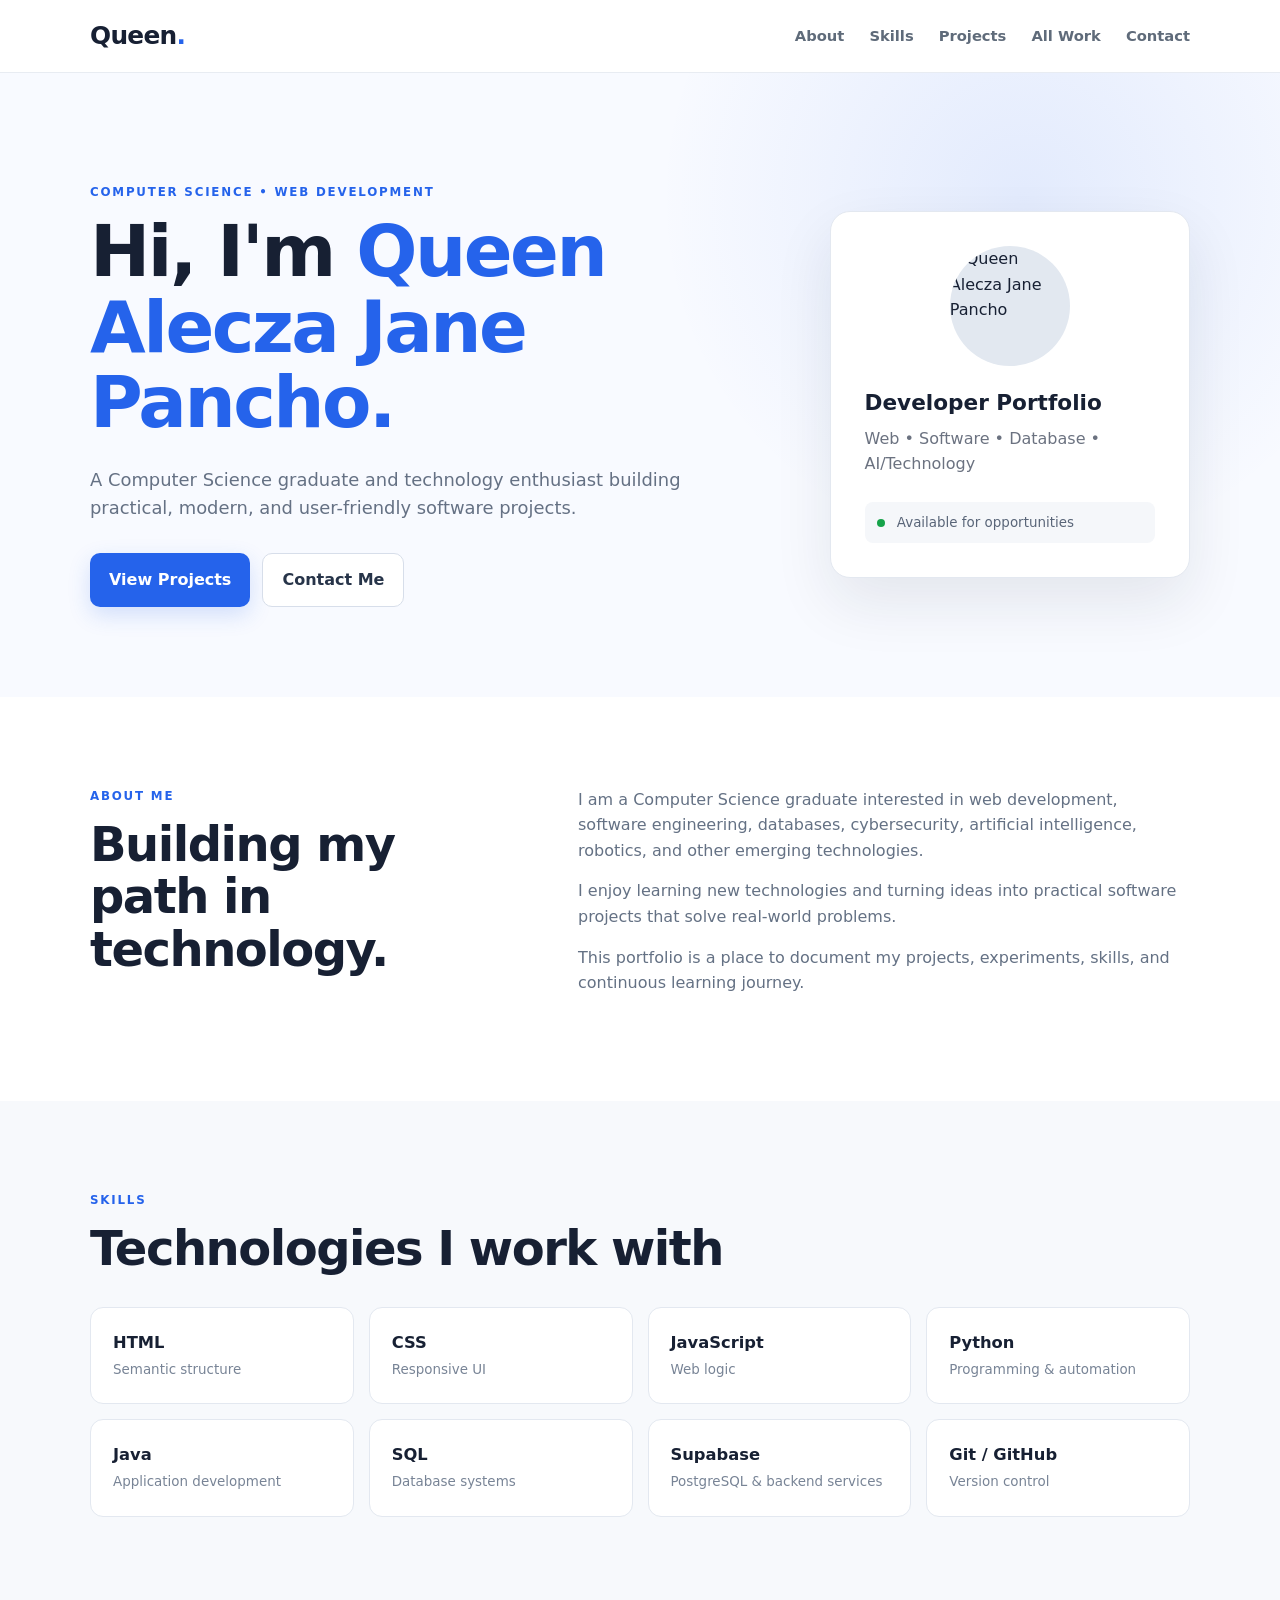
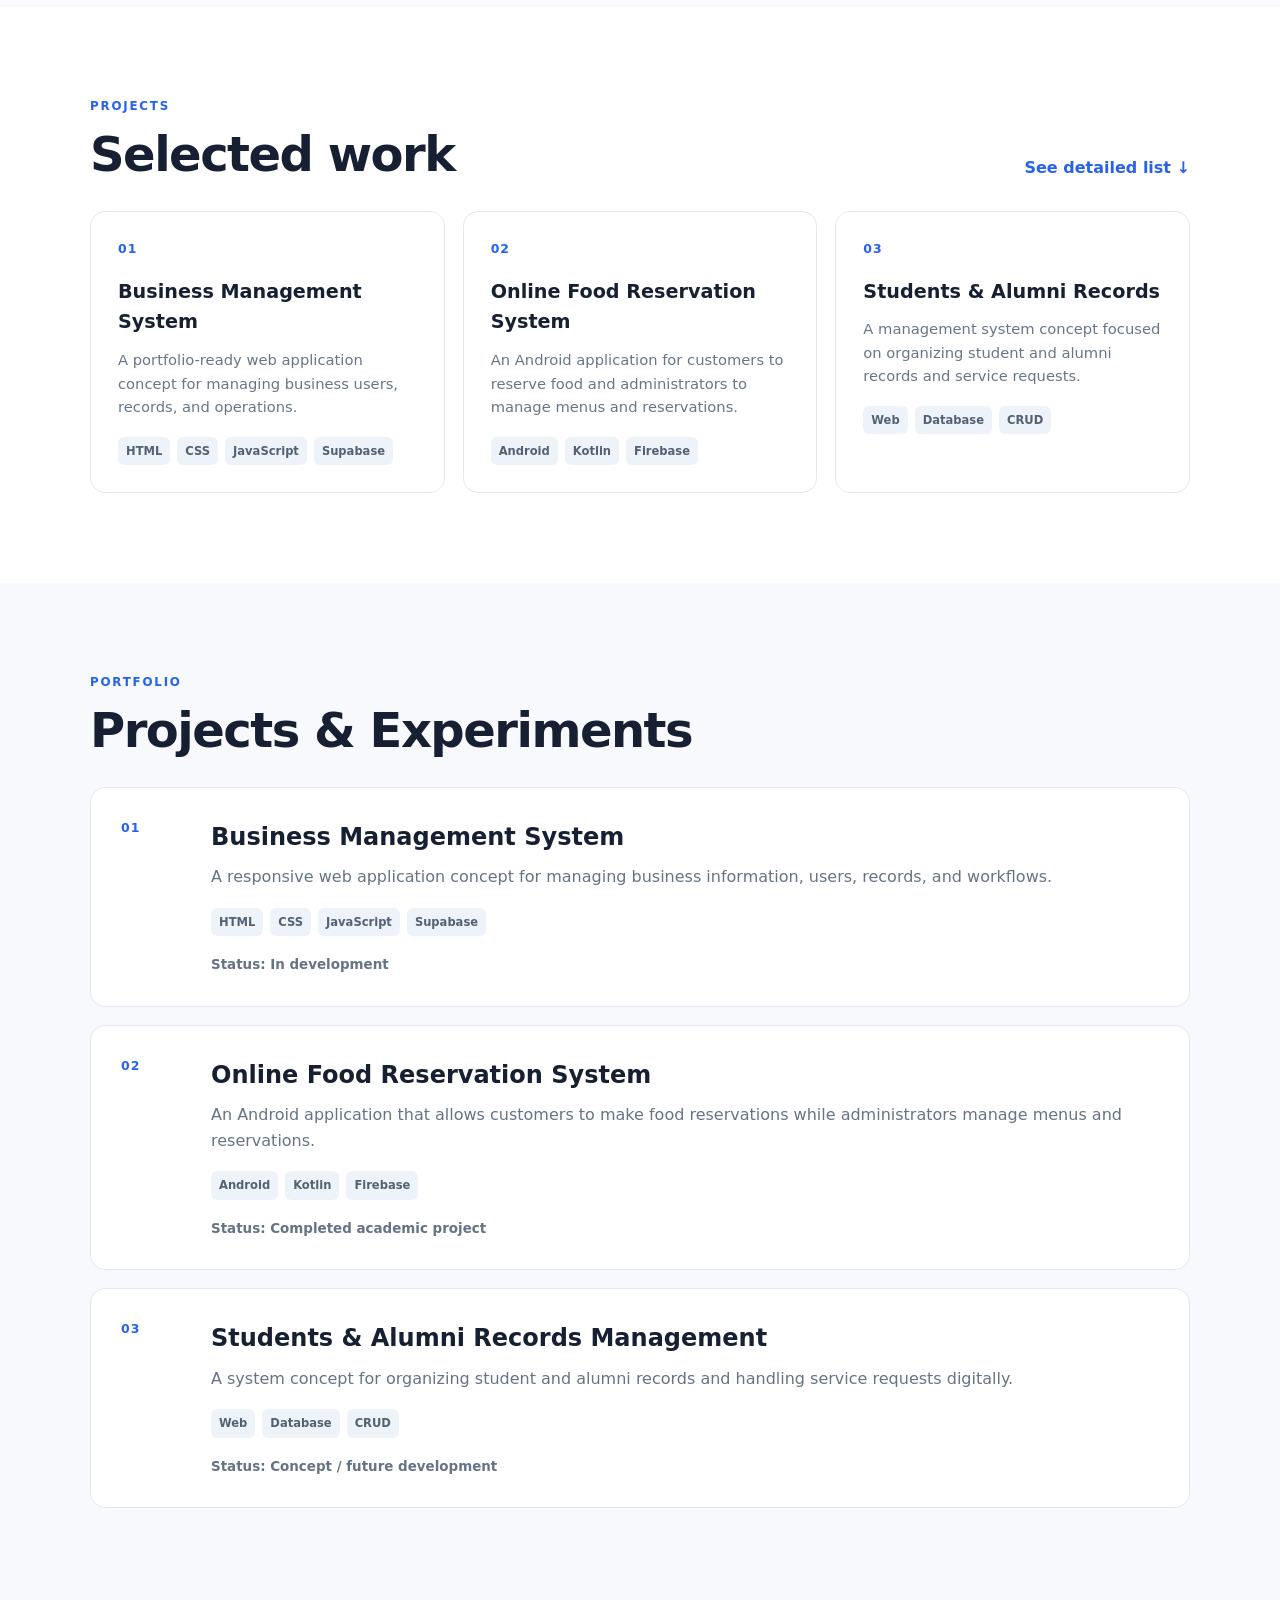
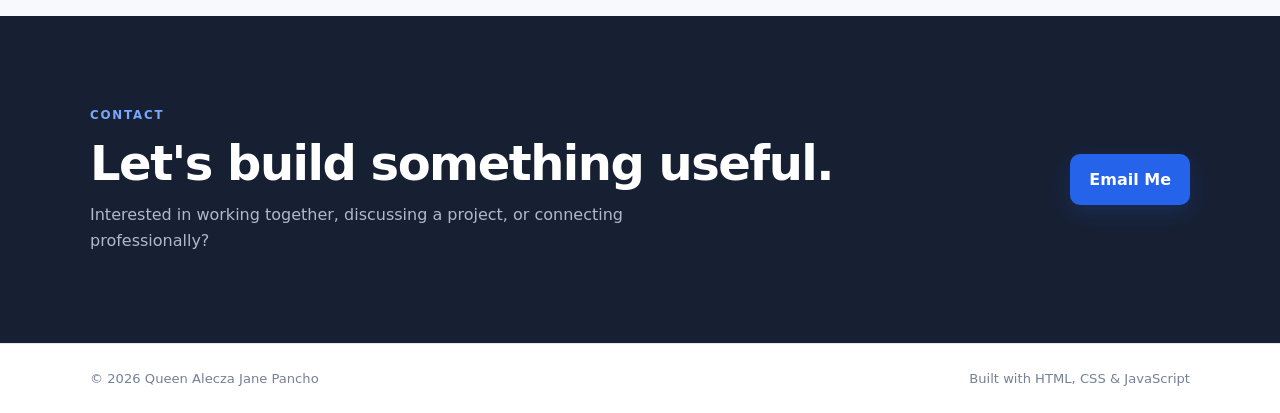
==== index.html @ ef272f1d "Add files via upload" ====
<!DOCTYPE html>
<html lang="en">
<head>
  <meta charset="UTF-8">
  <meta name="viewport" content="width=device-width, initial-scale=1.0">
  <meta name="description" content="Queen Alecza Jane Pancho — Computer Science graduate, developer, and technology enthusiast.">
  <meta name="author" content="Queen Alecza Jane Pancho">
  <title>Queen Alecza Jane Pancho | Portfolio</title>
  
  <style>
    /* =========================================================
       RESET & BASE STYLES
    ========================================================= */
    * {
      margin: 0;
      padding: 0;
      box-sizing: border-box;
    }

    html {
      scroll-behavior: smooth;
      scroll-padding-top: 90px;
    }

    body {
      font-family: Inter, ui-sans-serif, system-ui, -apple-system, BlinkMacSystemFont, "Segoe UI", sans-serif;
      color: #172033;
      background: #ffffff;
      line-height: 1.6;
    }

    a {
      color: inherit;
      text-decoration: none;
    }

    button, input, textarea {
      font: inherit;
    }

    button {
      cursor: pointer;
    }

    .container {
      width: min(1100px, 92%);
      margin: 0 auto;
    }

    /* =========================================================
       HEADER / NAVIGATION
    ========================================================= */
    .site-header {
      background: rgba(255, 255, 255, 0.94);
      backdrop-filter: blur(12px);
      border-bottom: 1px solid #e8ecf2;
      position: sticky;
      top: 0;
      z-index: 100;
    }

    .nav {
      min-height: 72px;
      display: flex;
      align-items: center;
      justify-content: space-between;
      gap: 20px;
      position: relative;
    }

    .brand {
      font-size: 1.55rem;
      font-weight: 800;
      letter-spacing: -0.7px;
      white-space: nowrap;
    }

    .brand span {
      color: #2563eb;
    }

    .nav-links {
      display: flex;
      align-items: center;
      gap: 25px;
    }

    .nav-links a {
      color: #5f6b7a;
      font-size: 0.92rem;
      font-weight: 600;
      transition: color 0.2s ease;
    }

    .nav-links a:hover {
      color: #2563eb;
    }

    .menu-toggle {
      display: none;
      border: 0;
      background: transparent;
      color: #172033;
      font-size: 1.6rem;
      line-height: 1;
      padding: 8px;
      border-radius: 8px;
    }

    .menu-toggle:hover {
      background: #f1f5f9;
    }

    /* =========================================================
       HERO
    ========================================================= */
    .hero {
      padding: 110px 0 90px;
      background: radial-gradient(circle at 80% 20%, rgba(37, 99, 235, 0.10), transparent 32%), #f8faff;
    }

    .hero-grid {
      display: grid;
      grid-template-columns: 1.3fr 0.7fr;
      gap: 70px;
      align-items: center;
    }

    .eyebrow {
      color: #2563eb;
      font-size: 0.74rem;
      font-weight: 800;
      letter-spacing: 1.8px;
      margin-bottom: 12px;
    }

    .hero h1 {
      font-size: clamp(2.4rem, 6vw, 4.5rem);
      line-height: 1.05;
      letter-spacing: -2.5px;
      max-width: 800px;
    }

    .hero h1 span {
      color: #2563eb;
    }

    .hero-text {
      max-width: 650px;
      color: #657184;
      font-size: 1.12rem;
      margin: 25px 0 30px;
    }

    /* =========================================================
       BUTTONS
    ========================================================= */
    .hero-actions {
      display: flex;
      gap: 12px;
      flex-wrap: wrap;
    }

    .btn {
      display: inline-flex;
      justify-content: center;
      align-items: center;
      border: 0;
      border-radius: 10px;
      padding: 13px 19px;
      font-weight: 750;
      transition: transform 0.2s ease, background 0.2s ease, box-shadow 0.2s ease;
    }

    .btn:hover {
      transform: translateY(-2px);
    }

    .primary {
      background: #2563eb;
      color: #ffffff;
      box-shadow: 0 8px 22px rgba(37, 99, 235, 0.18);
    }

    .primary:hover {
      background: #1d4ed8;
    }

    .outline {
      border: 1px solid #d7deea;
      background: #ffffff;
      color: #273449;
    }

    .outline:hover {
      background: #f8fafc;
    }

    /* =========================================================
       HERO CARD
    ========================================================= */
    .hero-card {
      background: #ffffff;
      border: 1px solid #e3e8f0;
      border-radius: 20px;
      padding: 34px;
      box-shadow: 0 25px 60px rgba(20, 32, 55, 0.09);
    }

    .avatar {
      width: 120px;
      height: 120px;
      border-radius: 50%;
      overflow: hidden;
      margin: 0 auto 20px;
      background-color: #e2e8f0;
    }

    .avatar img {
      width: 100%;
      height: 100%;
      object-fit: cover;
      display: block;
    }

    .hero-card h2 {
      font-size: 1.35rem;
      margin-bottom: 5px;
    }

    .hero-card p {
      color: #6b7280;
    }

    .status {
      margin-top: 25px;
      padding: 10px 12px;
      border-radius: 8px;
      background: #f5f7fa;
      color: #596578;
      font-size: 0.84rem;
    }

    .status span {
      display: inline-block;
      width: 8px;
      height: 8px;
      border-radius: 50%;
      background: #16a34a;
      margin-right: 8px;
    }

    /* =========================================================
       SECTIONS & GRID LAYOUTS
    ========================================================= */
    .section {
      padding: 90px 0;
    }

    .section-muted {
      background: #f7f9fc;
    }

    .section h2, .page-hero h1 {
      font-size: clamp(2rem, 4vw, 3rem);
      line-height: 1.1;
      letter-spacing: -1.5px;
    }

    .two-col {
      display: grid;
      grid-template-columns: 0.8fr 1.2fr;
      gap: 80px;
    }

    .about-text p {
      color: #647184;
      margin-bottom: 15px;
    }

    .skill-grid {
      display: grid;
      grid-template-columns: repeat(4, 1fr);
      gap: 15px;
      margin-top: 32px;
    }

    .skill-card {
      padding: 22px;
      background: #ffffff;
      border: 1px solid #e3e8f0;
      border-radius: 13px;
      transition: transform 0.2s ease, box-shadow 0.2s ease;
    }

    .skill-card:hover {
      transform: translateY(-3px);
      box-shadow: 0 12px 25px rgba(20, 32, 55, 0.07);
    }

    .skill-card strong {
      display: block;
      font-size: 1.02rem;
    }

    .skill-card span {
      color: #788496;
      font-size: 0.84rem;
    }

    .section-head {
      display: flex;
      justify-content: space-between;
      align-items: flex-end;
      gap: 25px;
      margin-bottom: 30px;
    }

    .text-link {
      color: #2563eb;
      font-weight: 700;
      white-space: nowrap;
    }

    .text-link:hover {
      text-decoration: underline;
    }

    .project-grid {
      display: grid;
      grid-template-columns: repeat(3, 1fr);
      gap: 18px;
    }

    .project-card {
      border: 1px solid #e3e8f0;
      border-radius: 15px;
      padding: 27px;
      background: #ffffff;
      transition: transform 0.2s ease, box-shadow 0.2s ease;
    }

    .project-card:hover {
      transform: translateY(-4px);
      box-shadow: 0 18px 35px rgba(20, 32, 55, 0.08);
    }

    .project-number {
      color: #2563eb;
      font-weight: 800;
      font-size: 0.78rem;
      letter-spacing: 1px;
      margin-bottom: 18px;
    }

    .project-card h3 {
      font-size: 1.2rem;
      margin-bottom: 10px;
    }

    .project-card p {
      color: #687587;
      font-size: 0.92rem;
    }

    .tags {
      display: flex;
      flex-wrap: wrap;
      gap: 7px;
      margin-top: 18px;
    }

    .tags span {
      font-size: 0.72rem;
      padding: 5px 8px;
      background: #eef3fa;
      border-radius: 6px;
      color: #536174;
      font-weight: 700;
    }

    .project-detail {
      display: grid;
      grid-template-columns: 70px 1fr;
      gap: 20px;
      padding: 30px;
      border: 1px solid #e3e8f0;
      border-radius: 15px;
      background: #ffffff;
      margin-bottom: 18px;
    }

    .project-detail h3 {
      font-size: 1.5rem;
      margin-bottom: 8px;
    }

    .project-detail p {
      color: #667386;
    }

    .project-status {
      font-size: 0.84rem;
      margin-top: 18px;
      font-weight: 700;
    }

    /* =========================================================
       CONTACT & FOOTER
    ========================================================= */
    .contact-section {
      background: #172033;
      color: #ffffff;
    }

    .contact-card {
      display: flex;
      justify-content: space-between;
      align-items: center;
      gap: 30px;
    }

    .contact-card p:not(.eyebrow) {
      color: #aeb9c9;
      margin-top: 12px;
      max-width: 650px;
    }

    .contact-section .eyebrow {
      color: #79a6ff;
    }

    .footer {
      border-top: 1px solid #e3e8f0;
      padding: 24px 0;
      color: #758195;
      font-size: 0.82rem;
    }

    .footer-inner {
      display: flex;
      justify-content: space-between;
      gap: 20px;
    }

    /* =========================================================
       RESPONSIVE MEDIA QUERIES
    ========================================================= */
    @media (max-width: 900px) {
      .hero-grid, .two-col {
        grid-template-columns: 1fr;
        gap: 45px;
      }
      .skill-grid, .project-grid {
        grid-template-columns: repeat(2, 1fr);
      }
    }

    @media (max-width: 800px) {
      .menu-toggle {
        display: block;
      }
      .nav-links {
        display: none;
        position: absolute;
        top: 68px;
        left: 0;
        right: 0;
        flex-direction: column;
        align-items: stretch;
        background: #ffffff;
        border-bottom: 1px solid #e5e7eb;
        box-shadow: 0 12px 25px rgba(15, 23, 42, 0.08);
        padding: 10px 4%;
      }
      .nav-links.open {
        display: flex;
      }
      .nav-links a {
        padding: 14px 0;
        border-bottom: 1px solid #f1f5f9;
      }
      .contact-card, .section-head {
        flex-direction: column;
        align-items: flex-start;
      }
    }

    @media (max-width: 650px) {
      .hero { padding: 80px 0 65px; }
      .project-grid, .project-detail { grid-template-columns: 1fr; }
    }

    @media (max-width: 520px) {
      .hero-actions { flex-direction: column; }
      .btn { width: 100%; }
      .skill-grid { grid-template-columns: 1fr; }
      .footer-inner { flex-direction: column; }
    }
  </style>
</head>
<body>

  <!-- ================= HEADER ================= -->
  <header class="site-header">
    <nav class="nav container">
      <a class="brand" href="#hero" aria-label="Queen Alecza Jane Pancho home">
        Queen<span>.</span>
      </a>
      <div class="nav-links" id="navLinks">
        <a href="#about">About</a>
        <a href="#skills">Skills</a>
        <a href="#projects">Projects</a>
        <a href="#all-projects">All Work</a>
        <a href="#contact">Contact</a>
      </div>
      <button class="menu-toggle" type="button" aria-label="Open navigation menu" aria-expanded="false" aria-controls="navLinks">
        ☰
      </button>
    </nav>
  </header>

  <main>
    <!-- ================= HERO ================= -->
    <section id="hero" class="hero">
      <div class="container hero-grid">
        <div class="hero-content">
          <p class="eyebrow">COMPUTER SCIENCE • WEB DEVELOPMENT</p>
          <h1>Hi, I'm <span>Queen Alecza Jane Pancho.</span></h1>
          <p class="hero-text">
            A Computer Science graduate and technology enthusiast building practical, modern, and user-friendly software projects.
          </p>
          <div class="hero-actions">
            <a class="btn primary" href="#projects">View Projects</a>
            <a class="btn outline" href="#contact">Contact Me</a>
          </div>
        </div>
        <div class="hero-card">
          <div class="avatar">
             <img src="https://i.postimg.cc/HW7mmm71/profile.png" alt="Queen Alecza Jane Pancho">
          </div>
          <h2>Developer Portfolio</h2>
          <p>Web • Software • Database • AI/Technology</p>
          <div class="status">
            <span></span>
            Available for opportunities
          </div>
        </div>
      </div>
    </section>

    <!-- ================= ABOUT ================= -->
    <section id="about" class="section">
      <div class="container two-col">
        <div>
          <p class="eyebrow">ABOUT ME</p>
          <h2>Building my path in technology.</h2>
        </div>
        <div class="about-text">
          <p>
            I am a Computer Science graduate interested in web development, software engineering, databases, cybersecurity, artificial intelligence, robotics, and other emerging technologies.
          </p>
          <p>
            I enjoy learning new technologies and turning ideas into practical software projects that solve real-world problems.
          </p>
          <p>
            This portfolio is a place to document my projects, experiments, skills, and continuous learning journey.
          </p>
        </div>
      </div>
    </section>

    <!-- ================= SKILLS ================= -->
    <section id="skills" class="section section-muted">
      <div class="container">
        <p class="eyebrow">SKILLS</p>
        <h2>Technologies I work with</h2>
        <div class="skill-grid">
          <div class="skill-card"><strong>HTML</strong><span>Semantic structure</span></div>
          <div class="skill-card"><strong>CSS</strong><span>Responsive UI</span></div>
          <div class="skill-card"><strong>JavaScript</strong><span>Web logic</span></div>
          <div class="skill-card"><strong>Python</strong><span>Programming & automation</span></div>
          <div class="skill-card"><strong>Java</strong><span>Application development</span></div>
          <div class="skill-card"><strong>SQL</strong><span>Database systems</span></div>
          <div class="skill-card"><strong>Supabase</strong><span>PostgreSQL & backend services</span></div>
          <div class="skill-card"><strong>Git / GitHub</strong><span>Version control</span></div>
        </div>
      </div>
    </section>

    <!-- ================= FEATURED PROJECTS ================= -->
    <section id="projects" class="section">
      <div class="container">
        <div class="section-head">
          <div>
            <p class="eyebrow">PROJECTS</p>
            <h2>Selected work</h2>
          </div>
          <a class="text-link" href="#all-projects">See detailed list ↓</a>
        </div>
        <div class="project-grid">
          <article class="project-card">
            <div class="project-number">01</div>
            <h3>Business Management System</h3>
            <p>A portfolio-ready web application concept for managing business users, records, and operations.</p>
            <div class="tags">
              <span>HTML</span><span>CSS</span><span>JavaScript</span><span>Supabase</span>
            </div>
          </article>
          <article class="project-card">
            <div class="project-number">02</div>
            <h3>Online Food Reservation System</h3>
            <p>An Android application for customers to reserve food and administrators to manage menus and reservations.</p>
            <div class="tags">
              <span>Android</span><span>Kotlin</span><span>Firebase</span>
            </div>
          </article>
          <article class="project-card">
            <div class="project-number">03</div>
            <h3>Students & Alumni Records</h3>
            <p>A management system concept focused on organizing student and alumni records and service requests.</p>
            <div class="tags">
              <span>Web</span><span>Database</span><span>CRUD</span>
            </div>
          </article>
        </div>
      </div>
    </section>

    <!-- ================= ALL PROJECTS DETAILED ================= -->
    <section id="all-projects" class="section section-muted">
      <div class="container">
        <p class="eyebrow">PORTFOLIO</p>
        <h2 style="margin-bottom: 30px;">Projects & Experiments</h2>
        
        <div class="project-list">
          <article class="project-detail">
            <div class="project-number">01</div>
            <div>
              <h3>Business Management System</h3>
              <p>A responsive web application concept for managing business information, users, records, and workflows.</p>
              <div class="tags">
                <span>HTML</span><span>CSS</span><span>JavaScript</span><span>Supabase</span>
              </div>
              <p class="project-status">Status: In development</p>
            </div>
          </article>

          <article class="project-detail">
            <div class="project-number">02</div>
            <div>
              <h3>Online Food Reservation System</h3>
              <p>An Android application that allows customers to make food reservations while administrators manage menus and reservations.</p>
              <div class="tags">
                <span>Android</span><span>Kotlin</span><span>Firebase</span>
              </div>
              <p class="project-status">Status: Completed academic project</p>
            </div>
          </article>

          <article class="project-detail">
            <div class="project-number">03</div>
            <div>
              <h3>Students & Alumni Records Management</h3>
              <p>A system concept for organizing student and alumni records and handling service requests digitally.</p>
              <div class="tags">
                <span>Web</span><span>Database</span><span>CRUD</span>
              </div>
              <p class="project-status">Status: Concept / future development</p>
            </div>
          </article>
        </div>
      </div>
    </section>

    <!-- ================= CONTACT ================= -->
    <section id="contact" class="section contact-section">
      <div class="container contact-card">
        <div>
          <p class="eyebrow">CONTACT</p>
          <h2>Let's build something useful.</h2>
          <p>Interested in working together, discussing a project, or connecting professionally?</p>
        </div>
        <a class="btn primary" href="mailto:queenaleczajane.pancho@gmail.com">Email Me</a>
      </div>
    </section>
  </main>

  <!-- ================= FOOTER ================= -->
  <footer class="footer">
    <div class="container footer-inner">
      <span>© <span id="year"></span> Queen Alecza Jane Pancho</span>
      <span>Built with HTML, CSS & JavaScript</span>
    </div>
  </footer>

  <!-- ================= JAVASCRIPT ================= -->
  <script>
    document.addEventListener("DOMContentLoaded", () => {
      /* Mobile Menu Toggle Logic */
      const menuToggle = document.querySelector(".menu-toggle");
      const navLinks = document.querySelector(".nav-links");

      if (menuToggle && navLinks) {
        menuToggle.addEventListener("click", () => {
          const isOpen = navLinks.classList.toggle("open");
          menuToggle.setAttribute("aria-expanded", isOpen);
          menuToggle.setAttribute("aria-label", isOpen ? "Close navigation menu" : "Open navigation menu");
          menuToggle.textContent = isOpen ? "✕" : "☰";
        });

        navLinks.querySelectorAll("a").forEach((link) => {
          link.addEventListener("click", () => {
            navLinks.classList.remove("open");
            menuToggle.setAttribute("aria-expanded", "false");
            menuToggle.setAttribute("aria-label", "Open navigation menu");
            menuToggle.textContent = "☰";
          });
        });

        document.addEventListener("click", (event) => {
          if (!navLinks.contains(event.target) && !menuToggle.contains(event.target) && navLinks.classList.contains("open")) {
            navLinks.classList.remove("open");
            menuToggle.setAttribute("aria-expanded", "false");
            menuToggle.setAttribute("aria-label", "Open navigation menu");
            menuToggle.textContent = "☰";
          }
        });
      }

      /* Automatic Year Output */
      const yearElement = document.getElementById("year");
      if (yearElement) {
        yearElement.textContent = new Date().getFullYear();
      }
    });
  </script>
</body>
</html>
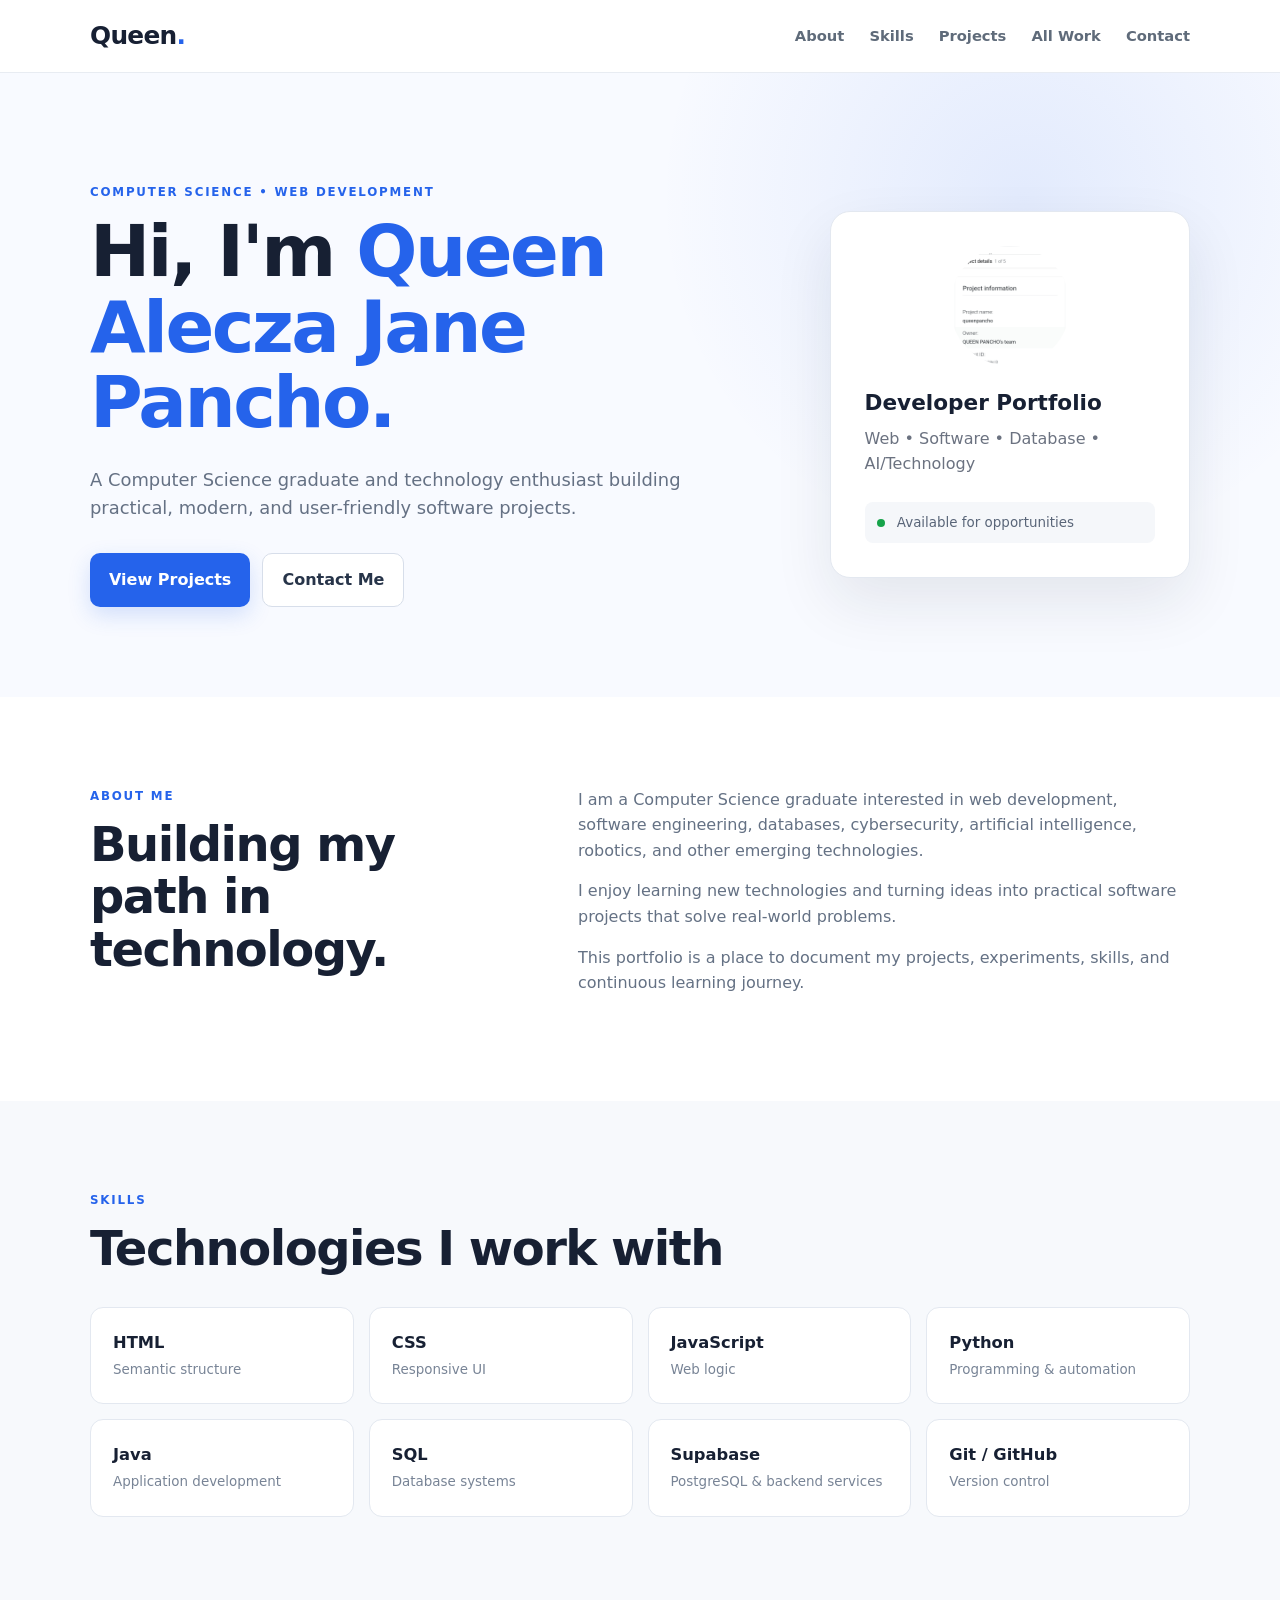
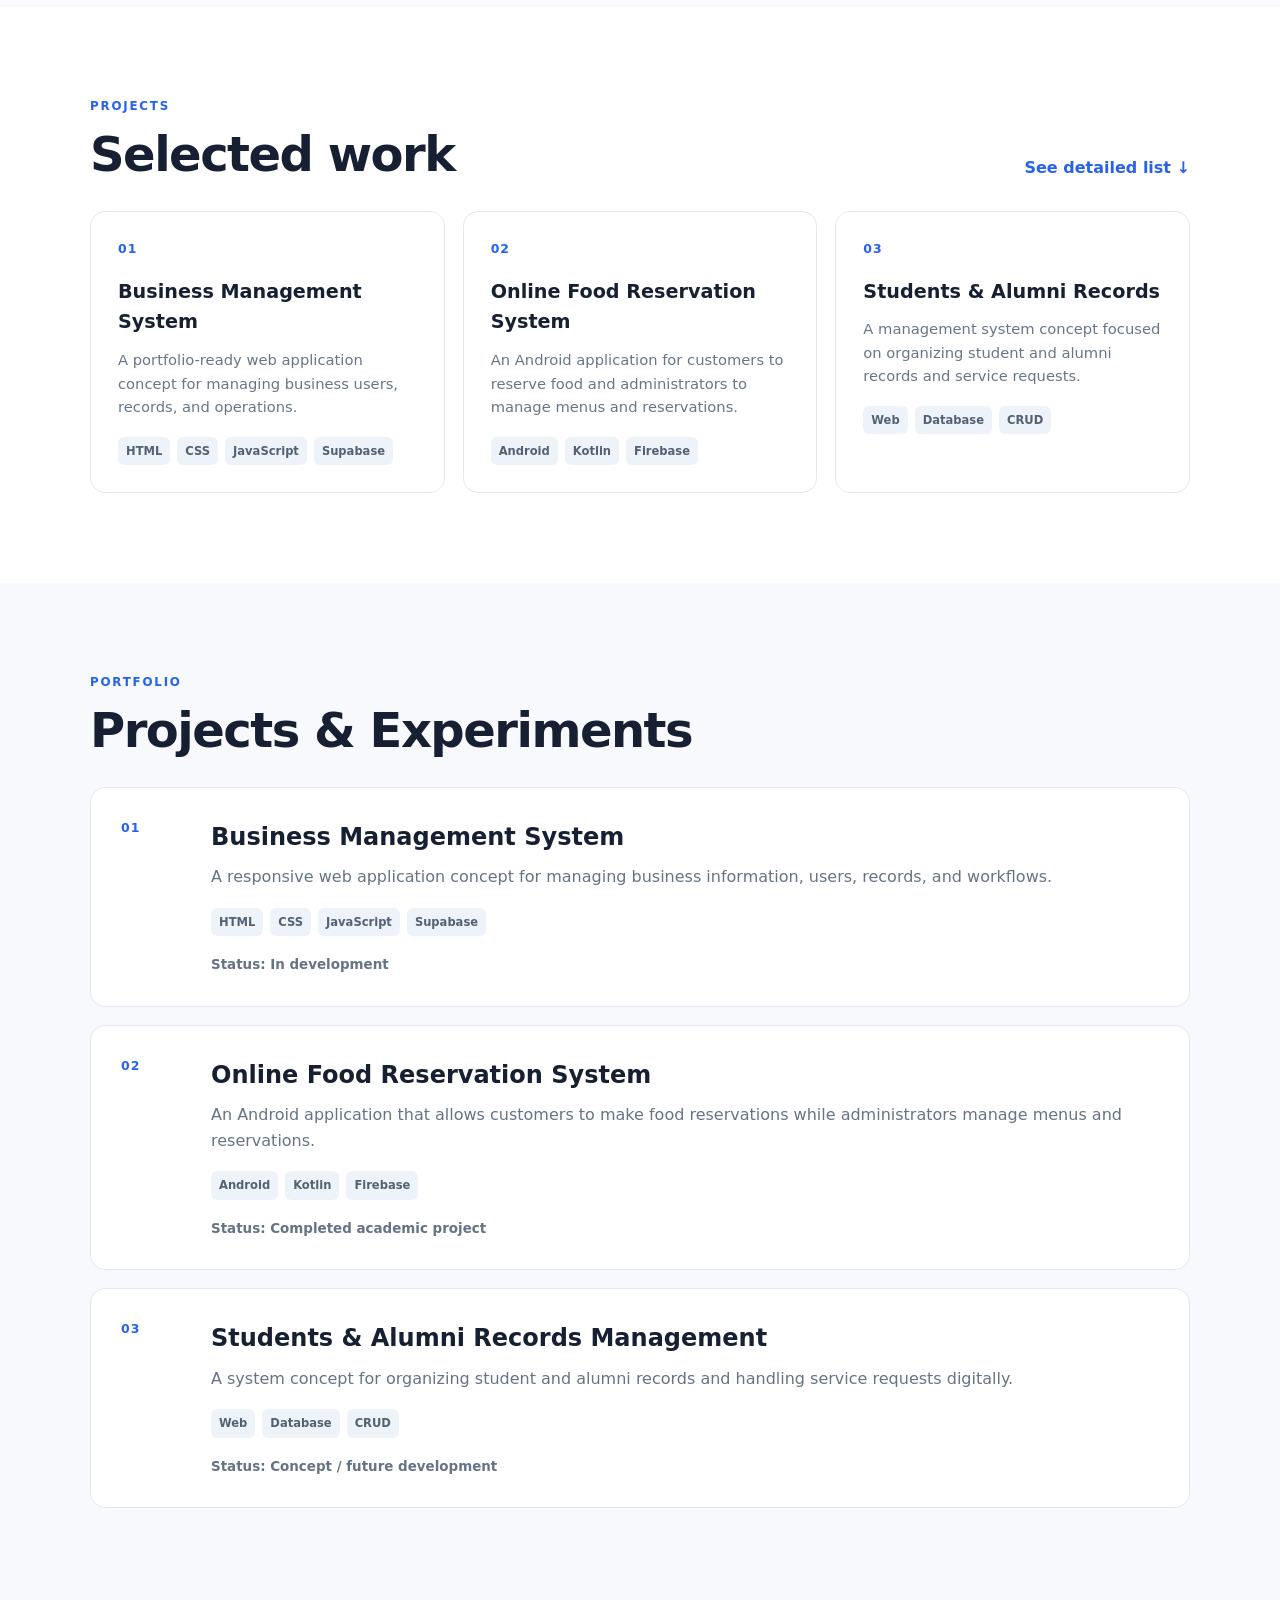
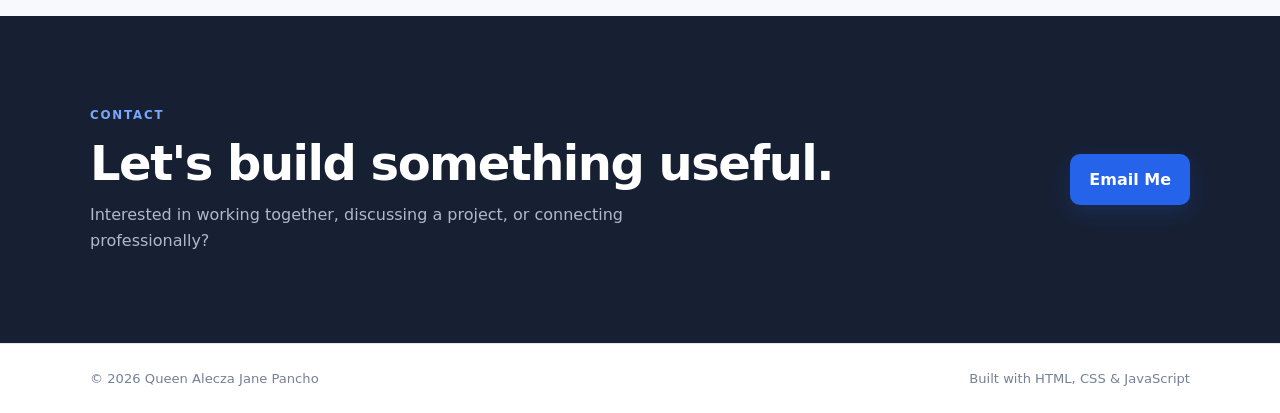
==== commit 36cb06b2: "Update index.html" ====
--- a/index.html
+++ b/index.html
@@ -537,7 +537,7 @@
         </div>
         <div class="hero-card">
           <div class="avatar">
-             <img src="https://i.postimg.cc/HW7mmm71/profile.png" alt="Queen Alecza Jane Pancho">
+             <img src="profile.jpg" alt="Queen Alecza Jane Pancho">
           </div>
           <h2>Developer Portfolio</h2>
           <p>Web • Software • Database • AI/Technology</p>
